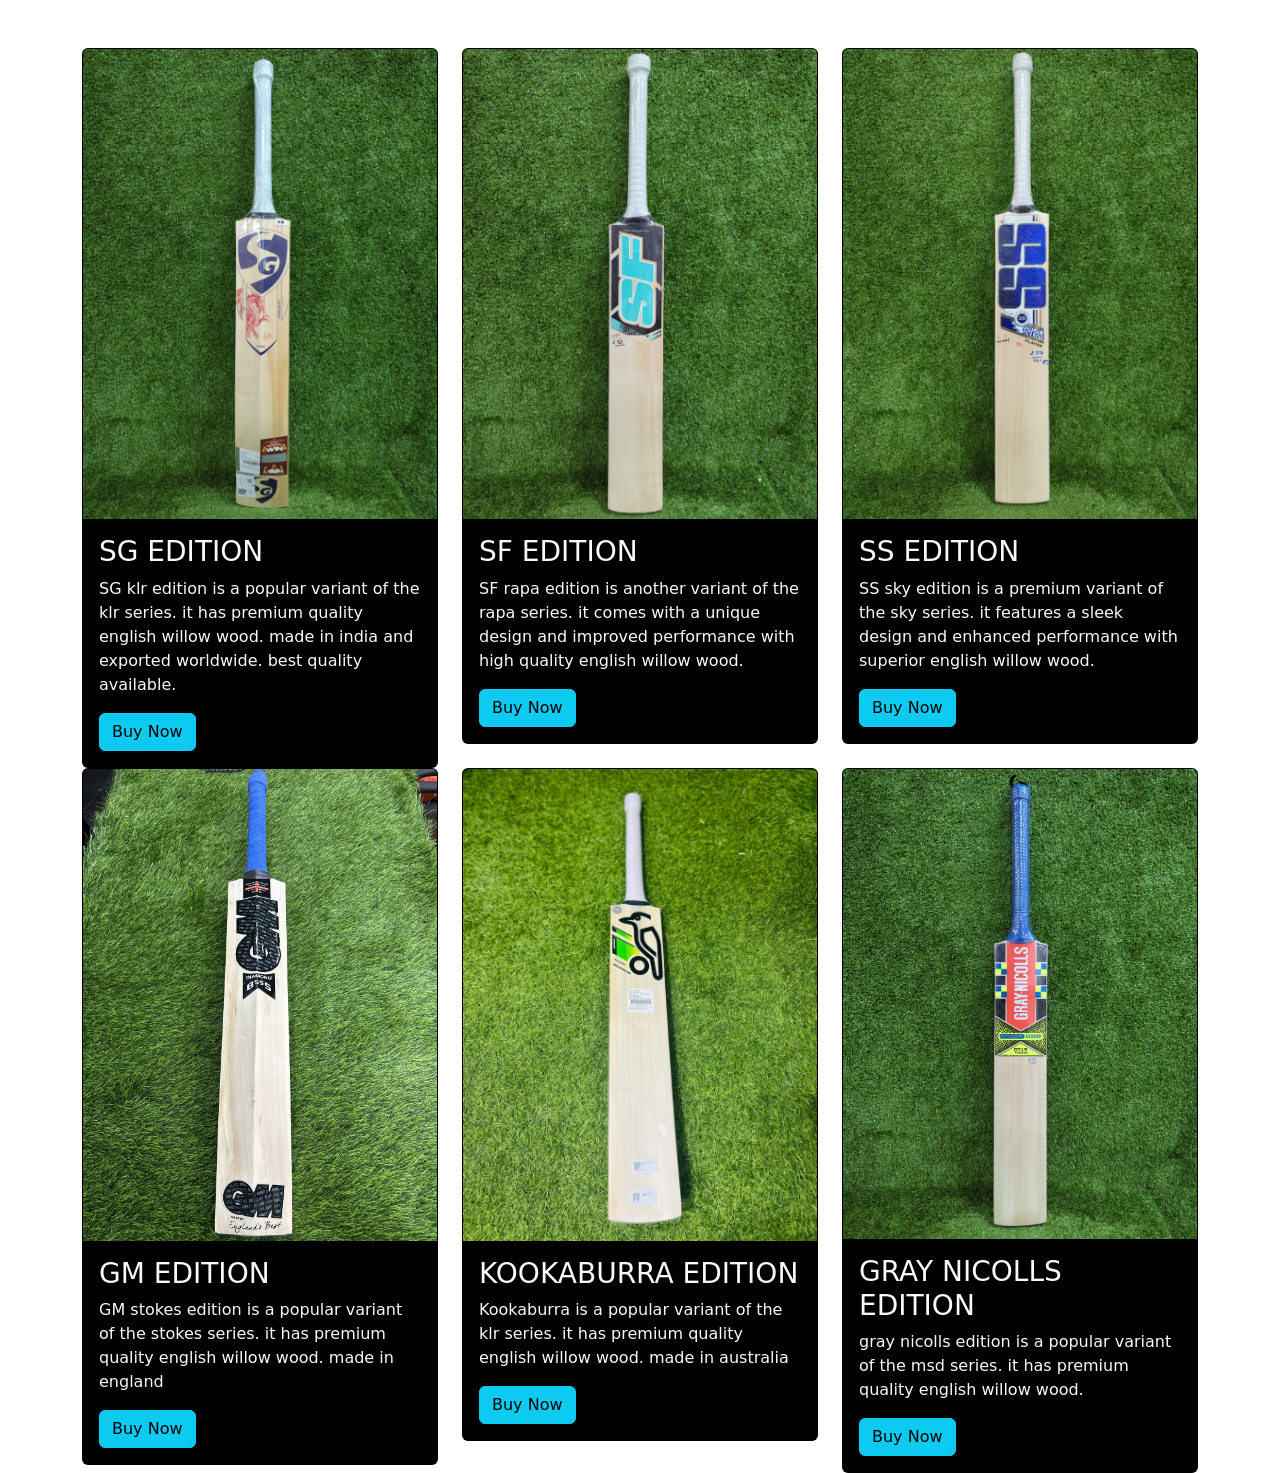
==== CardLayout/index.html @ e77bcf4b "Add new image assets to GridLayout - Added sf1.webp (2.4 MB) - Added sg.webp (2.6 MB) - Added sg4.jp" ====
<!doctype html>
<html lang="en">
  <head>
    <meta charset="utf-8">
    <meta name="viewport" content="width=device-width, initial-scale=1">
    <title>Bootstrap Cards</title>
    <link href="https://cdn.jsdelivr.net/npm/bootstrap@5.3.8/dist/css/bootstrap.min.css" rel="stylesheet" integrity="sha384-sRIl4kxILFvY47J16cr9ZwB07vP4J8+LH7qKQnuqkuIAvNWLzeN8tE5YBujZqJLB" crossorigin="anonymous">
  </head>
  <body>
    <div class="container mt-5">
        <div class="row">
            <div class="col-md-4">
                <div class="card bg-black">
                    <img src="/GridLayout/image/sg.webp" alt="" class="card-img-top">
                    <div class="card-body">
                        <h3 class="card-title text-light">SG  EDITION</h3>
                        <p class="card-text text-light">SG klr edition is a popular variant of the klr series. it has premium quality english willow wood. made in india and exported worldwide. best quality available.</p>
                    <a href="#" class="btn btn-info">Buy Now</a>
                    </div>
                </div>
            </div>
            <div class="col-md-4">
                <div class="card bg-black">
                    <img src="/GridLayout/image/sf1.webp" alt="" class="card-img-top">
                    <div class="card-body">
                        <h3 class="card-title text-light">SF  EDITION</h3>
                        <p class="card-text text-light">SF rapa edition is another variant of the rapa series. it comes with a unique design and improved performance with high quality english willow wood.</p>
                    <a href="#" class="btn btn-info">Buy Now</a>
                    </div>
                </div>
            </div>
            
            <div class="col-md-4">
                <div class="card bg-black">
                    <img src="/GridLayout/image/ss.webp" alt="" class="card-img-top">
                    <div class="card-body">
                        <h3 class="card-title text-light">SS  EDITION </h3>
                        <p class="card-text text text-light">SS sky edition is a premium variant of the sky series. it features a sleek design and enhanced performance with superior english willow wood.</p>
                    <a href="#" class="btn btn-info">Buy Now</a>
                    </div>
                </div>
            </div>
        
    

    
    
         
            <div class="col-md-4">
                <div class="card bg-black">
                    <img src="/GridLayout/image/gm3.webp" alt="" class="card-img-top">
                    <div class="card-body">
                        <h3 class="card-title text-light">GM EDITION</h3>
                        <p class="card-text text-light">GM stokes edition is a popular variant of the stokes series. it has premium quality english willow wood. made in england</p>
                    <a href="#" class="btn btn-info">Buy Now</a>
                    </div>
                </div>
            </div>


           
    
         
            <div class="col-md-4">
                <div class="card bg-black">
                    <img src="/GridLayout/image/k.jpeg" alt="" class="card-img-top">
                    <div class="card-body">
                        <h3 class="card-title text-light">KOOKABURRA EDITION</h3>
                        <p class="card-text text-light">Kookaburra is a popular variant of the klr series. it has premium quality english willow wood. made in australia</p>
                    <a href="#" class="btn btn-info">Buy Now</a>
                    </div>
                </div>
            </div>

            
    
         
            <div class="col-md-4">
                <div class="card bg-black">
                    <img src="/GridLayout/image/gray.jpg" alt="" class="card-img-top">
                    <div class="card-body">
                        <h3 class="card-title text-light"> GRAY NICOLLS EDITION</h3>
                        <p class="card-text text-light"> gray nicolls edition is a popular variant of the msd series. it has premium quality english willow wood.</p>
                    <a href="#" class="btn btn-info">Buy Now</a>
                    </div>
                </div>
            </div>

        </div>
    </div>       

    <script src="https://cdn.jsdelivr.net/npm/bootstrap@5.3.8/dist/js/bootstrap.bundle.min.js" integrity="sha384-FKyoEForCGlyvwx9Hj09JcYn3nv7wiPVlz7YYwJrWVcXK/BmnVDxM+D2scQbITxI" crossorigin="anonymous"></script>
  </body>
</html>
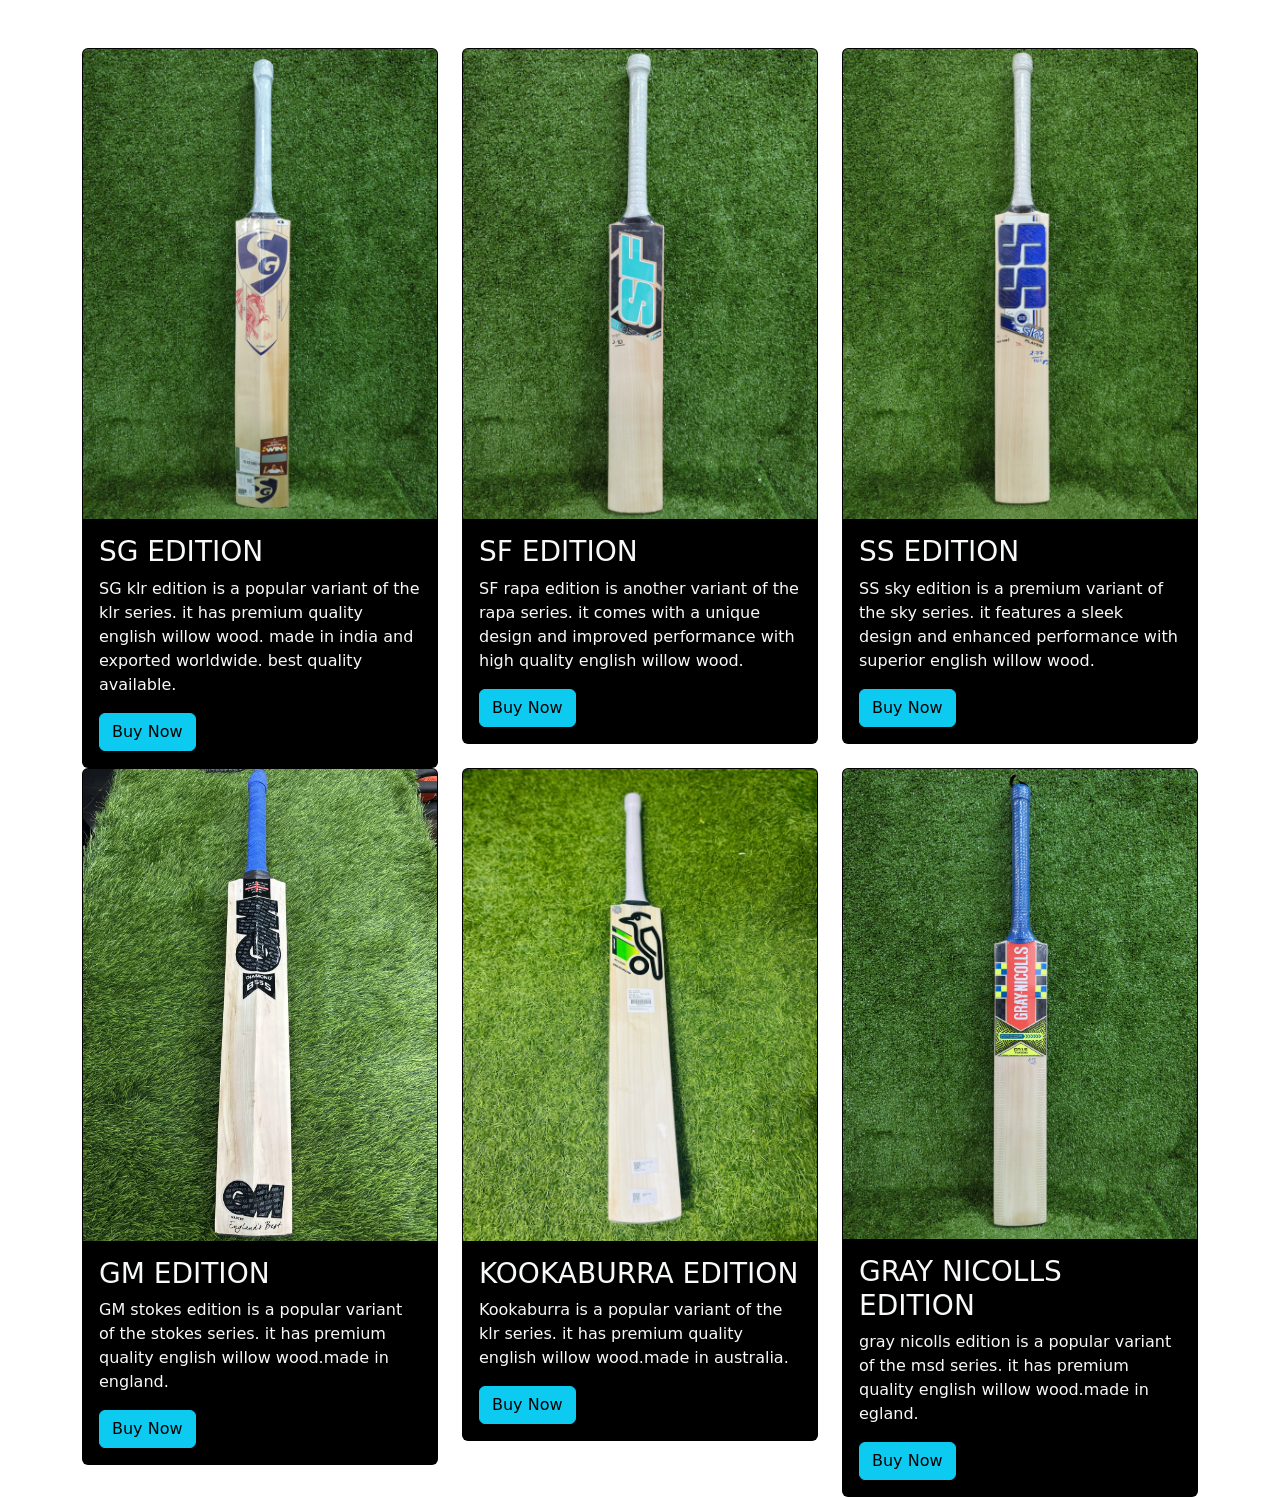
==== commit b5795b67: "Fix typos in card descriptions and remove unused image asset" ====
--- a/CardLayout/index.html
+++ b/CardLayout/index.html
@@ -51,7 +51,7 @@
                     <img src="/GridLayout/image/gm3.webp" alt="" class="card-img-top">
                     <div class="card-body">
                         <h3 class="card-title text-light">GM EDITION</h3>
-                        <p class="card-text text-light">GM stokes edition is a popular variant of the stokes series. it has premium quality english willow wood. made in england</p>
+                        <p class="card-text text-light">GM stokes edition is a popular variant of the stokes series. it has premium quality english willow wood.made in england.</p>
                     <a href="#" class="btn btn-info">Buy Now</a>
                     </div>
                 </div>
@@ -66,7 +66,7 @@
                     <img src="/GridLayout/image/k.jpeg" alt="" class="card-img-top">
                     <div class="card-body">
                         <h3 class="card-title text-light">KOOKABURRA EDITION</h3>
-                        <p class="card-text text-light">Kookaburra is a popular variant of the klr series. it has premium quality english willow wood. made in australia</p>
+                        <p class="card-text text-light">Kookaburra is a popular variant of the klr series. it has premium quality english willow wood.made in australia.</p>
                     <a href="#" class="btn btn-info">Buy Now</a>
                     </div>
                 </div>
@@ -80,7 +80,7 @@
                     <img src="/GridLayout/image/gray.jpg" alt="" class="card-img-top">
                     <div class="card-body">
                         <h3 class="card-title text-light"> GRAY NICOLLS EDITION</h3>
-                        <p class="card-text text-light"> gray nicolls edition is a popular variant of the msd series. it has premium quality english willow wood.</p>
+                        <p class="card-text text-light"> gray nicolls edition is a popular variant of the msd series. it has premium quality english willow wood.made in egland.</p>
                     <a href="#" class="btn btn-info">Buy Now</a>
                     </div>
                 </div>
